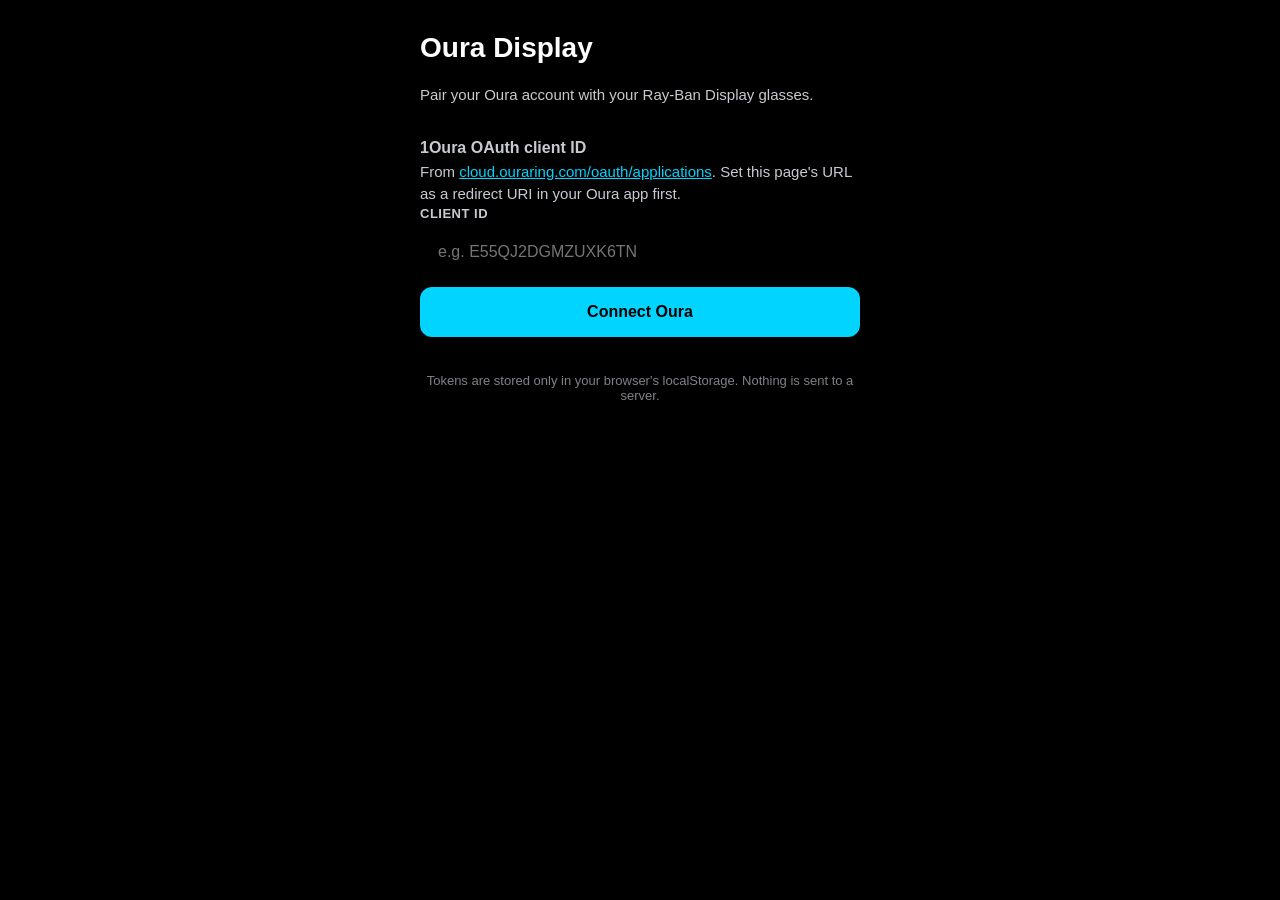
==== setup.html @ 1ed4b839 "Add files via upload" ====
<!DOCTYPE html>
<html lang="en">
<head>
  <meta charset="UTF-8">
  <meta name="viewport" content="width=device-width, initial-scale=1.0">
  <title>Oura Display — Setup</title>
  <link rel="stylesheet" href="styles.css">
</head>
<body class="setup">
  <div id="app">
    <div class="setup-wrap">
      <h1>Oura Display</h1>
      <p>Pair your Oura account with your Ray-Ban Display glasses.</p>

      <!-- Step 1: client_id -->
      <div class="step" id="step-client">
        <h2><span class="step-num">1</span>Oura OAuth client ID</h2>
        <p>From <a style="color:var(--accent-readiness)" href="https://cloud.ouraring.com/oauth/applications" target="_blank">cloud.ouraring.com/oauth/applications</a>. Set this page's URL as a redirect URI in your Oura app first.</p>
        <label for="client-id">Client ID</label>
        <input type="text" id="client-id" placeholder="e.g. E55QJ2DGMZUXK6TN" autocomplete="off" autocapitalize="off" spellcheck="false">
        <div style="height:10px"></div>
        <button class="setup-btn" id="connect-btn">Connect Oura</button>
      </div>

      <!-- Step 2: connected (shown after OAuth) -->
      <div class="step hidden" id="step-paired">
        <h2><span class="step-num">2</span>Token received <span class="status-pill connected" id="paired-pill">Connected</span></h2>
        <p id="paired-detail">Scan this QR with your phone's camera, or copy the URL below.</p>

        <div class="qr-wrap">
          <img id="qr-img" alt="Pairing QR code" width="260" height="260">
        </div>

        <label style="margin-top:14px">Pairing URL</label>
        <div class="pair-url" id="pair-url"></div>

        <h2 style="margin-top:20px"><span class="step-num">3</span>Add to glasses</h2>
        <p>Open the <b>Meta AI app</b> on your phone → <b>Devices</b> → <b>Display Glasses</b> → <b>App connections</b> → <b>Web apps</b> → <b>Add a web app</b>. Paste the URL above.</p>

        <div style="height:14px"></div>
        <button class="setup-btn secondary" id="copy-btn">Copy URL</button>
        <div style="height:8px"></div>
        <button class="setup-btn secondary" id="reset-btn">Reset / re-pair</button>
      </div>

      <!-- Error state -->
      <div class="step hidden" id="step-error">
        <h2><span class="step-num">!</span>Couldn't connect <span class="status-pill error">Error</span></h2>
        <p id="error-detail">Authorization was denied or something went wrong.</p>
        <button class="setup-btn secondary" id="error-reset">Try again</button>
      </div>

      <div style="text-align:center;margin-top:20px;color:var(--text-muted);font-size:13px">
        Tokens are stored only in your browser's localStorage. Nothing is sent to a server.
      </div>
    </div>
  </div>

  <script src="setup.js"></script>
</body>
</html>
---- styles.css ----
:root {
  /* On the Ray-Ban Display additive waveguide, #000 = fully transparent.
     Brighter pixels add light onto the real world. So all "backgrounds" stay
     pure black; visual structure comes from outlines and bright text only. */
  --bg-primary: #000000;
  --bg-secondary: #000000;
  --bg-tertiary: #000000;
  --bg-card: #000000;

  /* Faint surface tint — used sparingly when an element really needs to look
     like a panel rather than floating text. Light enough to still pass-through. */
  --surface-faint: rgba(255, 255, 255, 0.04);
  --surface-outline: rgba(255, 255, 255, 0.18);

  /* Overlay (detail screen) — semi-opaque black so the popup is readable
     against any background. Adds a little "fog" of light to dim the world. */
  --overlay-bg: rgba(0, 0, 0, 0.78);

  --text-primary: #ffffff;
  --text-secondary: #c8cad0;
  --text-muted: #808088;

  --accent-readiness: #00d4ff;   /* cyan */
  --accent-sleep: #a78bfa;       /* lavender */
  --accent-activity: #00ff88;    /* green */
  --accent-heart: #ff4466;       /* red */
  --accent-warm: #ff9f43;
  --danger: #ff4466;
  --focus-ring: #ffffff;
  --focus-glow: rgba(255, 255, 255, 0.55);
  --radius-sm: 8px;
  --radius-md: 12px;
  --radius-lg: 16px;
}

* { margin: 0; padding: 0; box-sizing: border-box; }

html, body {
  font-family: -apple-system, BlinkMacSystemFont, 'Segoe UI', sans-serif;
  background: var(--bg-primary);
  color: var(--text-primary);
  width: 600px;
  height: 600px;
  overflow: hidden;
}

#app {
  width: 100%;
  height: 100%;
  position: relative;
}

/* --- Screens --- */
.screen {
  width: 100%;
  height: 100%;
  display: flex;
  flex-direction: column;
  position: absolute;
  top: 0;
  left: 0;
}
.screen.hidden { display: none; }

/* --- Header — no fill on HUD --- */
.header {
  display: flex;
  align-items: center;
  padding: 14px 20px;
  background: transparent;
  gap: 12px;
  flex-shrink: 0;
}
.header h1 {
  font-size: 22px;
  font-weight: 600;
  flex: 1;
}
.header-meta {
  font-size: 14px;
  font-weight: 500;
  color: var(--text-secondary);
}
.back-btn {
  background: transparent;
  color: var(--text-primary);
  font-size: 22px;
  padding: 6px 10px;
  border-radius: var(--radius-sm);
  border: 2px solid transparent;
  cursor: pointer;
}

/* --- Content --- */
.content {
  flex: 1;
  padding: 12px 16px;
  overflow-y: auto;
  display: flex;
  flex-direction: column;
  gap: 10px;
}

/* --- Focus --- */
.focusable {
  transition: all 0.15s ease;
  border: 2px solid transparent;
  cursor: pointer;
  min-height: 44px;
}
.focusable:focus {
  outline: none;
  border-color: var(--focus-ring);
  box-shadow: 0 0 20px var(--focus-glow);
}

/* --- Nav-bar — outlined buttons on HUD --- */
.nav-bar {
  display: flex;
  gap: 8px;
  padding: 12px 16px;
  background: transparent;
  flex-shrink: 0;
}
.nav-item {
  flex: 1;
  padding: 12px 16px;
  background: transparent;
  border: 1.5px solid var(--surface-outline);
  border-radius: var(--radius-md);
  color: var(--text-primary);
  font-size: 15px;
  font-weight: 500;
  text-align: center;
  display: flex;
  align-items: center;
  justify-content: center;
  gap: 8px;
}
.nav-item:focus {
  border-color: var(--focus-ring);
  box-shadow: 0 0 16px var(--focus-glow);
  background: rgba(255, 255, 255, 0.06);
}
.nav-item.primary {
  background: transparent;
  border-color: var(--accent-readiness);
  color: var(--accent-readiness);
}
.nav-item.primary:focus {
  background: rgba(0, 212, 255, 0.12);
  box-shadow: 0 0 20px rgba(0, 212, 255, 0.4);
}
.nav-item.danger {
  background: transparent;
  border-color: var(--danger);
  color: var(--danger);
}

/* --- Metric grid (home) — circular tiles --- */
.grid-content {
  padding: 12px 16px;
  gap: 12px;
  justify-content: center;
  align-items: center;
}
.metric-grid {
  display: grid;
  grid-template-columns: 1fr 1fr;
  grid-template-rows: 1fr 1fr;
  gap: 16px 24px;
  flex: 1;
  min-height: 0;
  align-items: center;
  justify-items: center;
  width: 100%;
}
.tile {
  background: transparent;
  border: none;
  padding: 0;
  display: flex;
  flex-direction: column;
  align-items: center;
  gap: 10px;
  color: var(--text-primary);
  text-align: center;
  min-height: auto;
}
.tile:focus { outline: none; border: none; box-shadow: none; }

.tile-circle {
  width: 180px;
  height: 180px;
  border-radius: 50%;
  background: transparent;     /* HUD: world shows through */
  border: 2px solid #ffffff;   /* All-white outline (for now) */
  display: flex;
  align-items: center;
  justify-content: center;
  transition: all 0.18s ease;
  position: relative;
}

.tile:focus .tile-circle {
  border-color: #ffffff;
  border-width: 3px;
  box-shadow: 0 0 32px var(--focus-glow);
  transform: scale(1.04);
}

/* Icon pinned to top of circle, score takes the true center */
.tile-icon {
  position: absolute;
  top: 26px;
  left: 50%;
  transform: translateX(-50%);
  width: 24px;
  height: 24px;
  opacity: 0.85;
}
.tile-icon path {
  fill: currentColor;
}

.tile-score {
  font-size: 64px;
  font-weight: 700;
  line-height: 1;
  letter-spacing: -1px;
}
/* Small stat under the score (e.g. steps in the activity circle).
   Absolute positioning keeps the big score perfectly centered. */
.tile-substat {
  position: absolute;
  bottom: 30px;
  left: 50%;
  transform: translateX(-50%);
  font-size: 14px;
  font-weight: 500;
  color: #ffffff;
  opacity: 0.75;
  white-space: nowrap;
  letter-spacing: 0.3px;
}
.tile-substat:empty { display: none; }

/* Small 7-day sparkline tucked under the score inside the circle */
.tile-spark {
  position: absolute;
  bottom: 26px;
  left: 50%;
  transform: translateX(-50%);
  width: 90px;
  height: 22px;
  opacity: 0.65;
  pointer-events: none;
}
.tile-spark path {
  fill: none;
  stroke: #ffffff;
  stroke-width: 1.5;
  stroke-linecap: round;
  stroke-linejoin: round;
}
.tile-spark circle { fill: #ffffff; }

.tile-label {
  font-size: 15px;
  font-weight: 500;
  color: #ffffff;
  letter-spacing: 0.3px;
}

/* Score + icon: pure white across all tiles (for now) */
.tile-score, .tile-icon { color: #ffffff; }

/* --- Detail overlay --- */
.overlay {
  position: absolute;
  top: 0;
  left: 0;
  width: 100%;
  height: 100%;
  background: var(--overlay-bg);   /* semi-opaque so detail is readable */
  display: flex;
  align-items: center;
  justify-content: center;
  z-index: 50;
}
.overlay.hidden { display: none; }

.overlay-content {
  display: flex;
  flex-direction: column;
  align-items: center;
  gap: 8px;
  padding: 24px;
  max-width: 520px;
}
.detail-title {
  font-size: 18px;
  font-weight: 500;
  color: var(--text-secondary);
  text-transform: uppercase;
  letter-spacing: 2px;
}
.detail-score {
  font-size: 88px;
  font-weight: 800;
  line-height: 1;
  color: var(--accent-readiness);
  margin: 4px 0 8px;
}
.detail-stats {
  display: flex;
  flex-wrap: wrap;
  gap: 8px 20px;
  justify-content: center;
  font-size: 14px;
  color: var(--text-secondary);
  margin-bottom: 4px;
  max-width: 480px;
}
.detail-stats .stat {
  display: inline-flex;
  align-items: baseline;
  gap: 6px;
}
.detail-stats .stat-v {
  color: var(--text-primary);
  font-weight: 600;
  font-size: 15px;
}
.detail-spark {
  width: 240px;
  height: 60px;
  margin: 6px 0 2px;
}
.detail-spark path { fill: none; stroke-width: 2; }
.detail-trend {
  font-size: 13px;
  color: var(--text-muted);
  margin-bottom: 12px;
}
.overlay-btn { width: 200px; }

/* Per-metric color in detail */
.detail-content.readiness .detail-score,
.detail-content.readiness .detail-spark path { color: var(--accent-readiness); stroke: var(--accent-readiness); }
.detail-content.sleep .detail-score,
.detail-content.sleep .detail-spark path { color: var(--accent-sleep); stroke: var(--accent-sleep); }
.detail-content.activity .detail-score,
.detail-content.activity .detail-spark path { color: var(--accent-activity); stroke: var(--accent-activity); }
.detail-content.heart .detail-score,
.detail-content.heart .detail-spark path { color: var(--accent-heart); stroke: var(--accent-heart); }

/* --- Settings rows --- */
.settings-content { padding: 12px 16px; gap: 8px; }
.section-label {
  font-size: 12px;
  font-weight: 600;
  color: var(--text-muted);
  text-transform: uppercase;
  letter-spacing: 1px;
  margin-top: 8px;
  padding: 0 4px;
}
.setting-row, .info-row {
  display: flex;
  align-items: center;
  justify-content: space-between;
  padding: 12px 14px;
  background: transparent;
  border: 1px solid var(--surface-outline);
  border-radius: var(--radius-md);
  color: var(--text-primary);
  font-size: 15px;
}
.setting-row.focusable:focus {
  background: rgba(255, 255, 255, 0.06);
  border-color: var(--focus-ring);
  box-shadow: 0 0 16px var(--focus-glow);
}
.setting-name, .info-name { color: var(--text-secondary); }
.setting-value, .info-value, .setting-toggle {
  color: var(--text-primary);
  font-weight: 600;
}
.setting-stepper {
  display: inline-flex;
  align-items: center;
  gap: 12px;
}
.stepper-arrow {
  color: var(--text-muted);
  font-size: 14px;
}
.setting-row.focusable:focus .stepper-arrow {
  color: var(--accent-readiness);
}
.hint {
  font-size: 13px;
  color: var(--text-muted);
  padding: 8px 4px;
  line-height: 1.4;
}

/* --- Error screen --- */
.error-content {
  align-items: center;
  justify-content: center;
  text-align: center;
  gap: 12px;
  padding: 40px 28px;
}
.error-icon {
  width: 56px;
  height: 56px;
  border-radius: 50%;
  background: rgba(255, 159, 67, 0.15);
  color: var(--accent-warm);
  font-size: 32px;
  font-weight: 800;
  display: flex;
  align-items: center;
  justify-content: center;
  margin-bottom: 8px;
}
.error-title {
  font-size: 22px;
  font-weight: 600;
}
.error-msg {
  font-size: 15px;
  color: var(--text-secondary);
  line-height: 1.45;
  max-width: 440px;
}

.hidden { display: none !important; }

/* ============================================
   SETUP PAGE (phone/desktop) — wider styles
   ============================================ */
body.setup {
  width: 100vw;
  height: auto;
  min-height: 100vh;
  overflow-y: auto;
}
body.setup #app { position: static; height: auto; }
.setup-wrap {
  max-width: 480px;
  margin: 0 auto;
  padding: 32px 20px 60px;
  display: flex;
  flex-direction: column;
  gap: 16px;
}
.setup-wrap h1 {
  font-size: 28px;
  font-weight: 700;
  margin-bottom: 4px;
}
.setup-wrap h2 {
  font-size: 16px;
  font-weight: 600;
  color: var(--text-secondary);
  margin-top: 16px;
  margin-bottom: 4px;
}
.setup-wrap p {
  font-size: 15px;
  color: var(--text-secondary);
  line-height: 1.5;
}
.setup-wrap label {
  display: block;
  font-size: 13px;
  font-weight: 600;
  color: var(--text-secondary);
  margin-bottom: 6px;
  text-transform: uppercase;
  letter-spacing: 0.5px;
}
.setup-wrap input[type="text"],
.setup-wrap input[type="password"] {
  width: 100%;
  padding: 14px 16px;
  background: var(--bg-tertiary);
  color: var(--text-primary);
  border: 2px solid transparent;
  border-radius: var(--radius-md);
  font-size: 16px;
  font-family: inherit;
}
.setup-wrap input:focus {
  outline: none;
  border-color: var(--focus-ring);
}
.setup-btn {
  width: 100%;
  padding: 16px;
  background: var(--accent-readiness);
  color: var(--bg-primary);
  border: none;
  border-radius: var(--radius-md);
  font-size: 16px;
  font-weight: 600;
  cursor: pointer;
}
.setup-btn:hover { background: #33ddff; }
.setup-btn.secondary {
  background: var(--bg-tertiary);
  color: var(--text-primary);
}
.setup-btn.secondary:hover { background: var(--bg-card); }
.setup-btn:disabled {
  opacity: 0.5;
  cursor: not-allowed;
}

.pair-url {
  background: var(--bg-tertiary);
  padding: 12px 14px;
  border-radius: var(--radius-md);
  font-family: ui-monospace, 'SF Mono', Menlo, monospace;
  font-size: 12px;
  word-break: break-all;
  color: var(--accent-readiness);
  user-select: all;
}
.qr-wrap {
  background: white;
  padding: 16px;
  border-radius: var(--radius-md);
  display: flex;
  justify-content: center;
  align-items: center;
}
#qr-img { display: block; max-width: 100%; height: auto; }

.step {
  background: var(--bg-secondary);
  border-radius: var(--radi
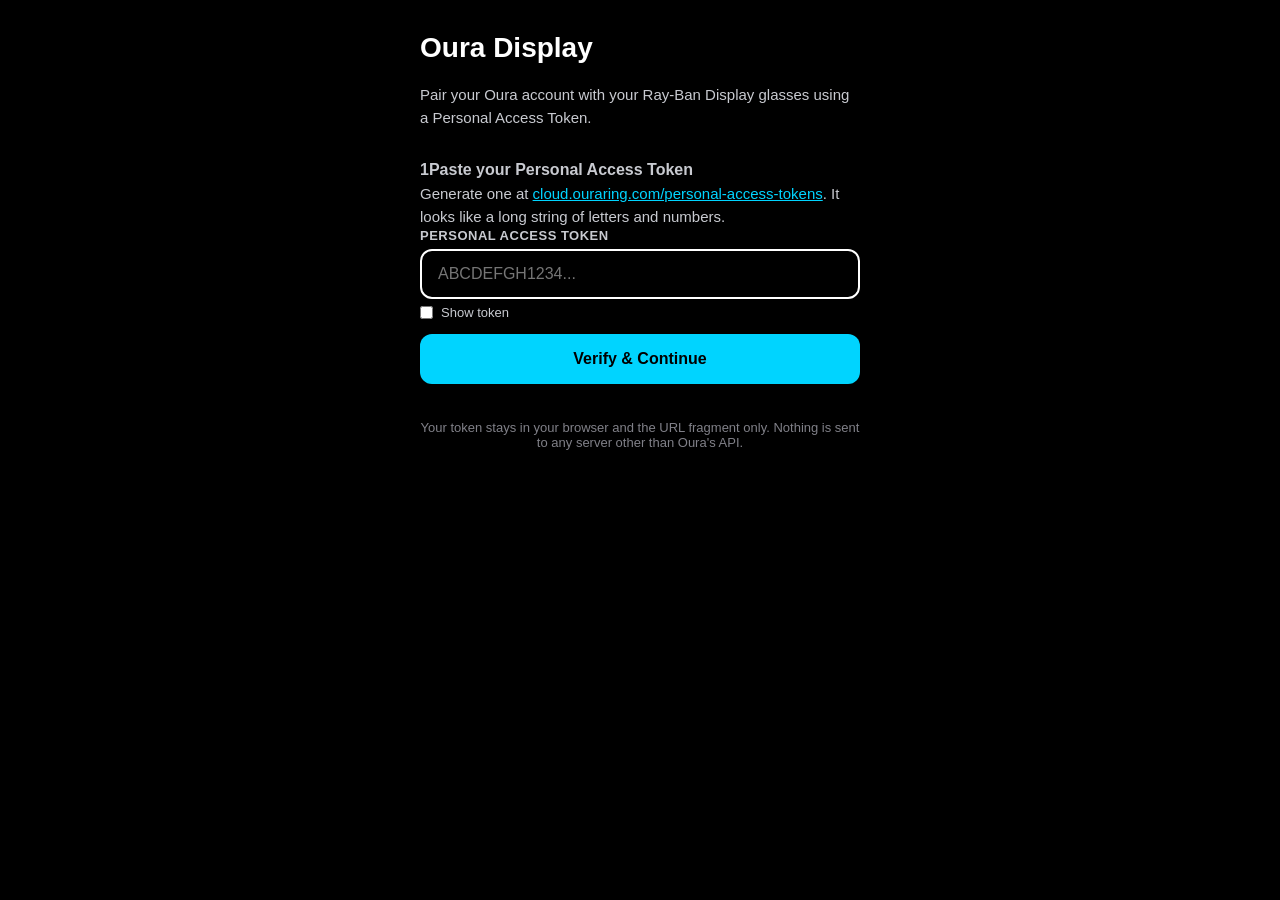
==== commit 3a78c251: "Add files via upload" ====
--- a/setup.html
+++ b/setup.html
@@ -10,21 +10,25 @@
   <div id="app">
     <div class="setup-wrap">
       <h1>Oura Display</h1>
-      <p>Pair your Oura account with your Ray-Ban Display glasses.</p>
+      <p>Pair your Oura account with your Ray-Ban Display glasses using a Personal Access Token.</p>
 
-      <!-- Step 1: client_id -->
-      <div class="step" id="step-client">
-        <h2><span class="step-num">1</span>Oura OAuth client ID</h2>
-        <p>From <a style="color:var(--accent-readiness)" href="https://cloud.ouraring.com/oauth/applications" target="_blank">cloud.ouraring.com/oauth/applications</a>. Set this page's URL as a redirect URI in your Oura app first.</p>
-        <label for="client-id">Client ID</label>
-        <input type="text" id="client-id" placeholder="e.g. E55QJ2DGMZUXK6TN" autocomplete="off" autocapitalize="off" spellcheck="false">
-        <div style="height:10px"></div>
-        <button class="setup-btn" id="connect-btn">Connect Oura</button>
+      <!-- Step 1: paste PAT -->
+      <div class="step" id="step-token">
+        <h2><span class="step-num">1</span>Paste your Personal Access Token</h2>
+        <p>Generate one at <a style="color:var(--accent-readiness)" href="https://cloud.ouraring.com/personal-access-tokens" target="_blank">cloud.ouraring.com/personal-access-tokens</a>. It looks like a long string of letters and numbers.</p>
+        <label for="pat">Personal Access Token</label>
+        <input type="password" id="pat" placeholder="ABCDEFGH1234..." autocomplete="off" autocapitalize="off" spellcheck="false">
+        <div style="display:flex; align-items:center; gap:8px; margin:6px 0 14px;">
+          <input type="checkbox" id="show-pat" style="width:auto; margin:0;">
+          <label for="show-pat" style="margin:0; text-transform:none; letter-spacing:0; font-size:13px; color:var(--text-secondary); font-weight:400;">Show token</label>
+        </div>
+        <button class="setup-btn" id="verify-btn">Verify &amp; Continue</button>
+        <div id="verify-error" class="hidden" style="margin-top:12px; color:var(--danger); font-size:14px;"></div>
       </div>
 
-      <!-- Step 2: connected (shown after OAuth) -->
+      <!-- Step 2: paired -->
       <div class="step hidden" id="step-paired">
-        <h2><span class="step-num">2</span>Token received <span class="status-pill connected" id="paired-pill">Connected</span></h2>
+        <h2><span class="step-num">2</span>Token verified <span class="status-pill connected" id="paired-pill">Connected</span></h2>
         <p id="paired-detail">Scan this QR with your phone's camera, or copy the URL below.</p>
 
         <div class="qr-wrap">
@@ -35,23 +39,16 @@
         <div class="pair-url" id="pair-url"></div>
 
         <h2 style="margin-top:20px"><span class="step-num">3</span>Add to glasses</h2>
-        <p>Open the <b>Meta AI app</b> on your phone → <b>Devices</b> → <b>Display Glasses</b> → <b>App connections</b> → <b>Web apps</b> → <b>Add a web app</b>. Paste the URL above.</p>
+        <p>Open the <b>Meta AI app</b> on your phone &rarr; <b>Devices</b> &rarr; <b>Display Glasses</b> &rarr; <b>App connections</b> &rarr; <b>Web apps</b> &rarr; <b>Add a web app</b>. Paste the URL above.</p>
 
         <div style="height:14px"></div>
         <button class="setup-btn secondary" id="copy-btn">Copy URL</button>
         <div style="height:8px"></div>
-        <button class="setup-btn secondary" id="reset-btn">Reset / re-pair</button>
-      </div>
-
-      <!-- Error state -->
-      <div class="step hidden" id="step-error">
-        <h2><span class="step-num">!</span>Couldn't connect <span class="status-pill error">Error</span></h2>
-        <p id="error-detail">Authorization was denied or something went wrong.</p>
-        <button class="setup-btn secondary" id="error-reset">Try again</button>
+        <button class="setup-btn secondary" id="reset-btn">Use a different token</button>
       </div>
 
       <div style="text-align:center;margin-top:20px;color:var(--text-muted);font-size:13px">
-        Tokens are stored only in your browser's localStorage. Nothing is sent to a server.
+        Your token stays in your browser and the URL fragment only. Nothing is sent to any server other than Oura's API.
       </div>
     </div>
   </div>
